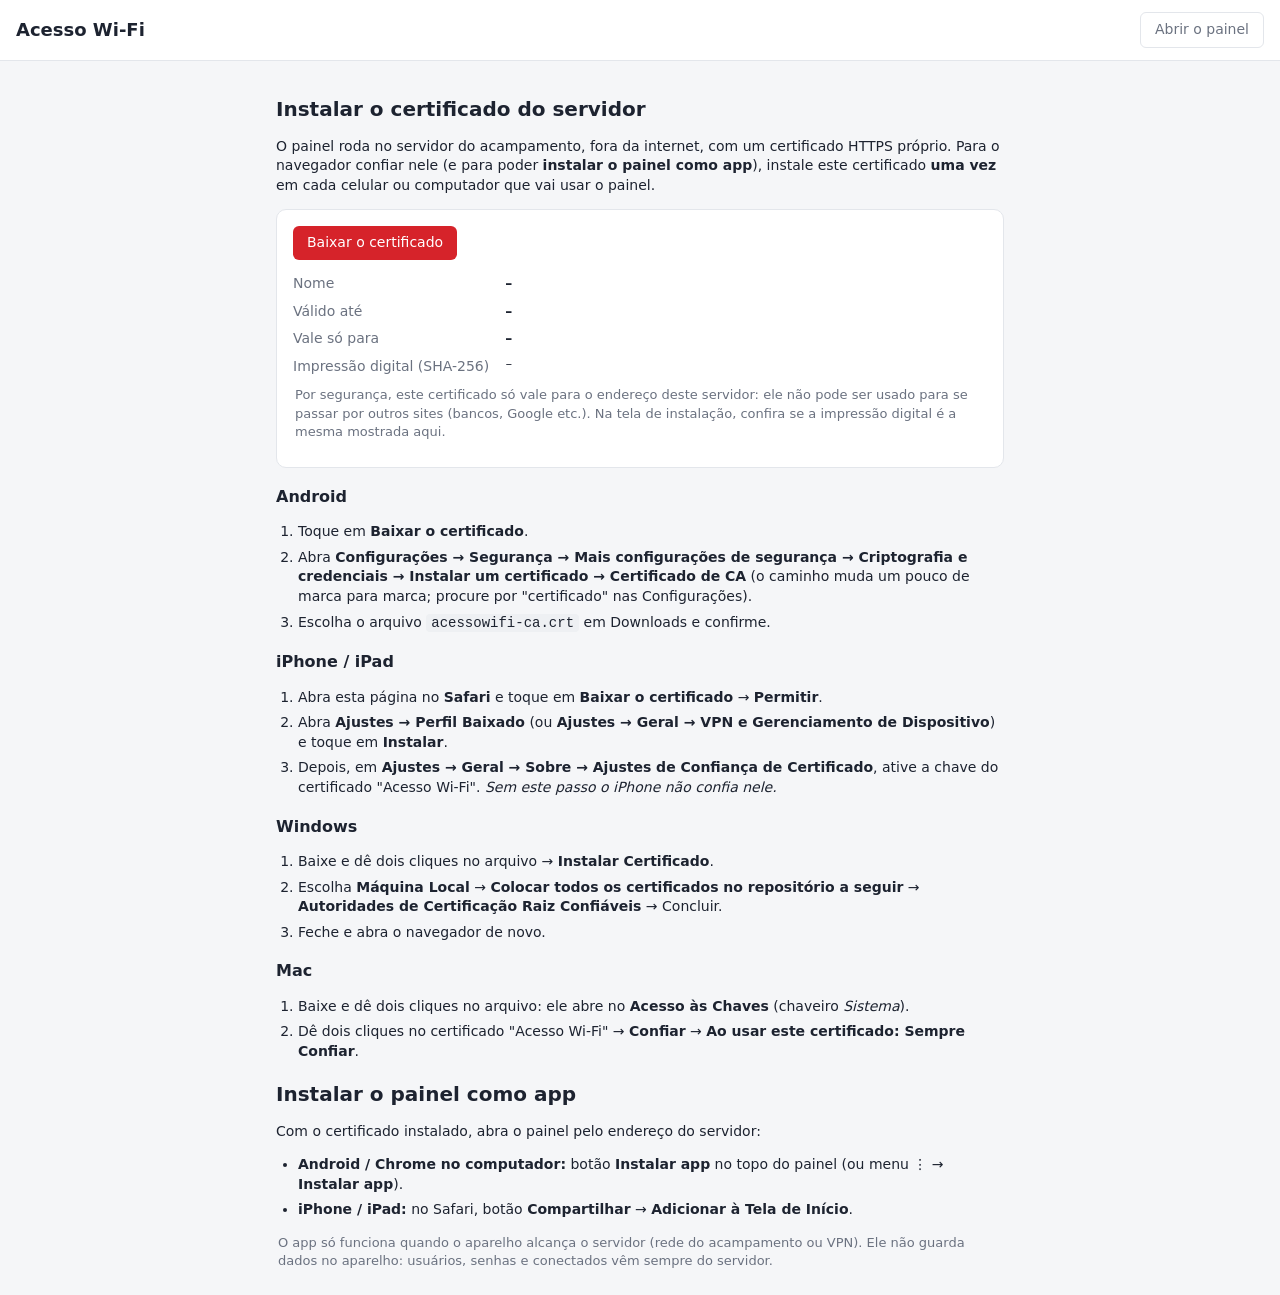
==== static/certificado.html @ d460c6ac "Versão 1.6: painel instalável como app (PWA) e certificado HTTPS próprio PWA - Manifesto, ícones (no" ====
<!doctype html>
<html lang="pt-BR">
<head>
  <meta charset="utf-8">
  <meta name="viewport" content="width=device-width, initial-scale=1, viewport-fit=cover">
  <meta name="theme-color" content="#d6232a">
  <title>Acesso Wi-Fi — instalar o certificado</title>
  <link rel="icon" href="/static/icons/favicon-32.png">
  <link rel="stylesheet" href="/static/style.css">
</head>
<body>
  <header>
    <h1>Acesso Wi-Fi</h1>
    <div class="header-right"><a class="button ghost" href="/">Abrir o painel</a></div>
  </header>
  <main class="doc">
    <h2>Instalar o certificado do servidor</h2>
    <p>O painel roda no servidor do acampamento, fora da internet, com um certificado HTTPS próprio. Para o navegador
      confiar nele (e para poder <strong>instalar o painel como app</strong>), instale este certificado <strong>uma vez</strong>
      em cada celular ou computador que vai usar o painel.</p>

    <p class="warning" id="cert-missing" hidden>Este servidor ainda não tem o certificado próprio. No servidor, rode
      <code>./deploy/install.sh</code> (ou instale a versão nova pelo botão Atualizações).</p>

    <div id="cert-box" class="cert-box">
      <a class="button" id="cert-download" href="/certificado/acessowifi-ca.crt" download="acessowifi-ca.crt">Baixar o certificado</a>
      <dl class="cred">
        <dt>Nome</dt><dd id="cert-name">–</dd>
        <dt>Válido até</dt><dd id="cert-until">–</dd>
        <dt>Vale só para</dt><dd id="cert-scope">–</dd>
        <dt>Impressão digital (SHA-256)</dt><dd id="cert-fp" class="mono fp">–</dd>
      </dl>
      <p class="muted small-note">Por segurança, este certificado só vale para o endereço deste servidor: ele não pode ser
        usado para se passar por outros sites (bancos, Google etc.). Na tela de instalação, confira se a impressão digital
        é a mesma mostrada aqui.</p>
    </div>

    <h3>Android</h3>
    <ol>
      <li>Toque em <strong>Baixar o certificado</strong>.</li>
      <li>Abra <strong>Configurações → Segurança → Mais configurações de segurança → Criptografia e credenciais →
        Instalar um certificado → Certificado de CA</strong> (o caminho muda um pouco de marca para marca; procure por
        "certificado" nas Configurações).</li>
      <li>Escolha o arquivo <code>acessowifi-ca.crt</code> em Downloads e confirme.</li>
    </ol>

    <h3>iPhone / iPad</h3>
    <ol>
      <li>Abra esta página no <strong>Safari</strong> e toque em <strong>Baixar o certificado</strong> → <strong>Permitir</strong>.</li>
      <li>Abra <strong>Ajustes → Perfil Baixado</strong> (ou <strong>Ajustes → Geral → VPN e Gerenciamento de Dispositivo</strong>)
        e toque em <strong>Instalar</strong>.</li>
      <li>Depois, em <strong>Ajustes → Geral → Sobre → Ajustes de Confiança de Certificado</strong>, ative a chave do
        certificado "Acesso Wi-Fi". <em>Sem este passo o iPhone não confia nele.</em></li>
    </ol>

    <h3>Windows</h3>
    <ol>
      <li>Baixe e dê dois cliques no arquivo → <strong>Instalar Certificado</strong>.</li>
      <li>Escolha <strong>Máquina Local</strong> → <strong>Colocar todos os certificados no repositório a seguir</strong> →
        <strong>Autoridades de Certificação Raiz Confiáveis</strong> → Concluir.</li>
      <li>Feche e abra o navegador de novo.</li>
    </ol>

    <h3>Mac</h3>
    <ol>
      <li>Baixe e dê dois cliques no arquivo: ele abre no <strong>Acesso às Chaves</strong> (chaveiro <em>Sistema</em>).</li>
      <li>Dê dois cliques no certificado "Acesso Wi-Fi" → <strong>Confiar</strong> → <strong>Ao usar este certificado:
        Sempre Confiar</strong>.</li>
    </ol>

    <h2>Instalar o painel como app</h2>
    <p>Com o certificado instalado, abra o painel pelo endereço do servidor:</p>
    <ul>
      <li><strong>Android / Chrome no computador:</strong> botão <strong>Instalar app</strong> no topo do painel (ou menu ⋮ →
        <strong>Instalar app</strong>).</li>
      <li><strong>iPhone / iPad:</strong> no Safari, botão <strong>Compartilhar</strong> → <strong>Adicionar à Tela de Início</strong>.</li>
    </ul>
    <p class="muted small-note">O app só funciona quando o aparelho alcança o servidor (rede do acampamento ou VPN). Ele não
      guarda dados no aparelho: usuários, senhas e conectados vêm sempre do servidor.</p>
  </main>
  <script src="/static/certificado.js"></script>
</body>
</html>
---- static/style.css ----
:root {
  --bg: #f5f6f8; --surface: #fff; --text: #1d2330; --muted: #6b7280; --border: #e3e6eb;
  --accent: #d6232a; --ok: #15803d; --ok-bg: #dcfce7; --warn: #a16207; --warn-bg: #fef3c7;
  --bad: #b91c1c; --bad-bg: #fee2e2; --neutral-bg: #eef0f3;
}
@media (prefers-color-scheme: dark) {
  :root {
    --bg: #111418; --surface: #1a1e24; --text: #e6e8eb; --muted: #9aa1ab; --border: #2b3139;
    --ok: #4ade80; --ok-bg: #14321f; --warn: #facc15; --warn-bg: #3a300c;
    --bad: #f87171; --bad-bg: #3b1515; --neutral-bg: #262b33;
  }
}

* { box-sizing: border-box; }
[hidden] { display: none !important; }
body { margin: 0; font: 14px/1.4 system-ui, -apple-system, "Segoe UI", Roboto, sans-serif; background: var(--bg); color: var(--text); }
button { font: inherit; cursor: pointer; border: 0; border-radius: 6px; padding: 7px 14px; background: var(--accent); color: #fff; }
button:disabled { opacity: .6; cursor: default; }
button.ghost { background: transparent; color: var(--muted); border: 1px solid var(--border); }
input { font: inherit; padding: 8px 10px; border: 1px solid var(--border); border-radius: 6px; background: var(--surface); color: var(--text); }

header { display: flex; justify-content: space-between; align-items: center; gap: 12px; flex-wrap: wrap;
  padding: 12px 16px; background: var(--surface); border-bottom: 1px solid var(--border); }
header h1 { font-size: 18px; margin: 0; }
.header-right { display: flex; align-items: center; gap: 10px; }
.header-right form { margin: 0; }

main { max-width: 1280px; margin: 0 auto; padding: 16px; }

.stats { display: grid; grid-template-columns: repeat(auto-fit, minmax(150px, 1fr)); gap: 12px; margin-bottom: 16px; }
.stat { background: var(--surface); border: 1px solid var(--border); border-radius: 8px; padding: 12px 16px; }
.stat span { display: block; font-size: 26px; font-weight: 600; }
.stat small { color: var(--muted); }

.tabs { display: flex; gap: 4px; border-bottom: 1px solid var(--border); overflow-x: auto; }
.tabs button { background: none; color: var(--muted); border-radius: 0; border-bottom: 2px solid transparent; white-space: nowrap; }
.tabs button[aria-selected="true"] { color: var(--text); border-bottom-color: var(--accent); font-weight: 600; }

.toolbar { margin: 12px 0; }
.toolbar input { width: 100%; max-width: 420px; }

.error { background: var(--bad-bg); color: var(--bad); padding: 10px 12px; border-radius: 6px; margin-bottom: 12px; }

.table-wrap { background: var(--surface); border: 1px solid var(--border); border-radius: 8px; overflow-x: auto; }
table { width: 100%; border-collapse: collapse; }
th, td { text-align: left; padding: 9px 12px; border-bottom: 1px solid var(--border); vertical-align: top; }
th { font-size: 12px; text-transform: uppercase; letter-spacing: .03em; color: var(--muted); font-weight: 600; white-space: nowrap; }
tr:last-child td { border-bottom: 0; }
td small { display: block; }

.strong { font-weight: 600; }
.muted { color: var(--muted); }
.mono { font-family: ui-monospace, Menlo, Consolas, monospace; font-size: 13px; }
.center { text-align: center; padding: 24px; }

.badge { display: inline-block; padding: 1px 8px; border-radius: 999px; font-size: 12px; background: var(--neutral-bg); color: var(--muted); white-space: nowrap; }
.badge.ok { background: var(--ok-bg); color: var(--ok); }
.badge.warn { background: var(--warn-bg); color: var(--warn); }
.badge.bad { background: var(--bad-bg); color: var(--bad); }

.login-page { min-height: 100vh; display: grid; place-items: center; padding: 16px; }
.login-card { width: 100%; max-width: 340px; background: var(--surface); border: 1px solid var(--border); border-radius: 10px; padding: 24px; display: grid; gap: 14px; }
.login-card h1 { margin: 0; font-size: 20px; }
.login-card label { display: grid; gap: 4px; color: var(--muted); }
.login-card button { padding: 10px; }

/* --- Cadastro --- */
:root { --info: #1d4ed8; --info-bg: #dbeafe; }
@media (prefers-color-scheme: dark) { :root { --info: #93c5fd; --info-bg: #172554; } }
.badge.info { background: var(--info-bg); color: var(--info); }
td .badge + small, td small + .badge { margin-top: 3px; }
td > .badge { margin-top: 2px; }

.toolbar { display: flex; gap: 12px; align-items: center; flex-wrap: wrap; }
.toolbar input[type=search] { flex: 1 1 240px; }
.toolbar #new-user { margin-left: auto; }
.check { display: inline-flex; align-items: center; gap: 6px; color: var(--muted); cursor: pointer; }
.check input { width: auto; }

button.small { padding: 4px 10px; font-size: 13px; }
button.danger { color: var(--bad); }
.actions-cell { white-space: nowrap; text-align: right; }
.actions-cell button + button { margin-left: 6px; }
tr.dim td { opacity: .6; }

dialog { border: 1px solid var(--border); border-radius: 10px; padding: 0; background: var(--surface); color: var(--text);
  width: min(480px, calc(100vw - 32px)); }
dialog::backdrop { background: rgb(0 0 0 / .45); }
dialog > form, dialog#cred-dialog { padding: 20px; }
dialog > form { display: grid; gap: 12px; }
dialog h2 { margin: 0; font-size: 18px; }
dialog label:not(.check) { display: grid; gap: 4px; color: var(--muted); font-size: 13px; }
dialog input:not([type=checkbox]):not([type=radio]), dialog select { width: 100%; padding: 8px 10px; border: 1px solid var(--border);
  border-radius: 6px; background: var(--surface); color: var(--text); font: inherit; }
dialog input[readonly] { background: var(--neutral-bg); }
dialog fieldset { border: 1px solid var(--border); border-radius: 6px; padding: 8px 12px 12px; margin: 0; display: grid; gap: 8px; }
dialog legend { color: var(--muted); font-size: 13px; padding: 0 4px; }
.row { display: grid; grid-template-columns: minmax(0, 1fr) minmax(0, 1fr); gap: 12px; }
dialog input { min-width: 0; }
@media (max-width: 480px) { .row { grid-template-columns: 1fr; } }
.presets { display: flex; gap: 6px; flex-wrap: wrap; }
.actions { display: flex; justify-content: flex-end; gap: 8px; margin-top: 4px; }

.cred { display: grid; grid-template-columns: auto 1fr; gap: 8px 16px; margin: 16px 0; }
.cred dt { color: var(--muted); }
.cred dd { margin: 0; font-size: 16px; font-weight: 600; }

.warning { background: var(--warn-bg); color: var(--warn); padding: 10px 12px; border-radius: 6px; margin: 0; font-size: 13px; }

.checks { display: grid; gap: 6px; }
.small-note { font-size: 13px; margin: 10px 2px; }
[data-panel="ssids"] .warning { margin-bottom: 12px; }

/* --- Botão de atualizações --- */
.with-count { position: relative; }
.count { position: absolute; top: -7px; right: -7px; min-width: 20px; height: 20px; padding: 0 6px;
  border-radius: 999px; background: var(--accent); color: #fff; font-size: 12px; font-weight: 700;
  line-height: 20px; text-align: center; box-shadow: 0 0 0 2px var(--surface); }
.dialog-body { padding: 20px; display: grid; gap: 10px; }
.commit-list { list-style: none; margin: 0; padding: 0; display: grid; gap: 6px; max-height: 260px; overflow: auto; }
.commit-list li { border: 1px solid var(--border); border-radius: 6px; padding: 8px 10px; }
.commit-list li small { display: block; color: var(--muted); }
.update-log { background: var(--neutral-bg); border-radius: 6px; padding: 8px 10px; font-size: 12px;
  max-height: 160px; overflow: auto; white-space: pre-wrap; margin: 0; }
.version { font-size: 12px; font-weight: 500; color: var(--muted); margin-left: 4px; }
.commit-list li ul { margin: 4px 0 0; padding-left: 18px; color: var(--text); font-size: 13px; }
.warning p { margin: 0; }
.inline-form { display: flex; gap: 8px; margin-top: 10px; flex-wrap: wrap; }
.inline-form select { font: inherit; padding: 6px 8px; border: 1px solid var(--border); border-radius: 6px;
  background: var(--surface); color: var(--text); min-width: 0; }

/* --- Página do certificado / PWA --- */
a.button { display: inline-block; text-decoration: none; border-radius: 6px; padding: 7px 14px;
  background: var(--accent); color: #fff; font-weight: 500; }
a.button.ghost { background: transparent; color: var(--muted); border: 1px solid var(--border); }
.doc { max-width: 760px; }
.doc h2 { font-size: 20px; margin: 18px 0 8px; }
.doc h3 { font-size: 16px; margin: 18px 0 6px; }
.doc ol, .doc ul { padding-left: 22px; display: grid; gap: 6px; }
.doc code { background: var(--neutral-bg); padding: 1px 5px; border-radius: 4px; }
.cert-box { background: var(--surface); border: 1px solid var(--border); border-radius: 10px; padding: 16px; margin: 14px 0; }
.cert-box .cred { margin: 14px 0 6px; }
.cert-box .cred dd { font-size: 14px; }
.fp { word-break: break-all; font-size: 12px !important; font-weight: 500 !important; }
.pwa-hint { background: var(--info-bg); color: var(--info); padding: 8px 16px; font-size: 13px; }
.pwa-hint a { color: inherit; font-weight: 600; }
@media (max-width: 520px) {
  .cert-box .cred { grid-template-columns: 1fr; gap: 2px; }
  .cert-box .cred dd { margin-bottom: 8px; }
}
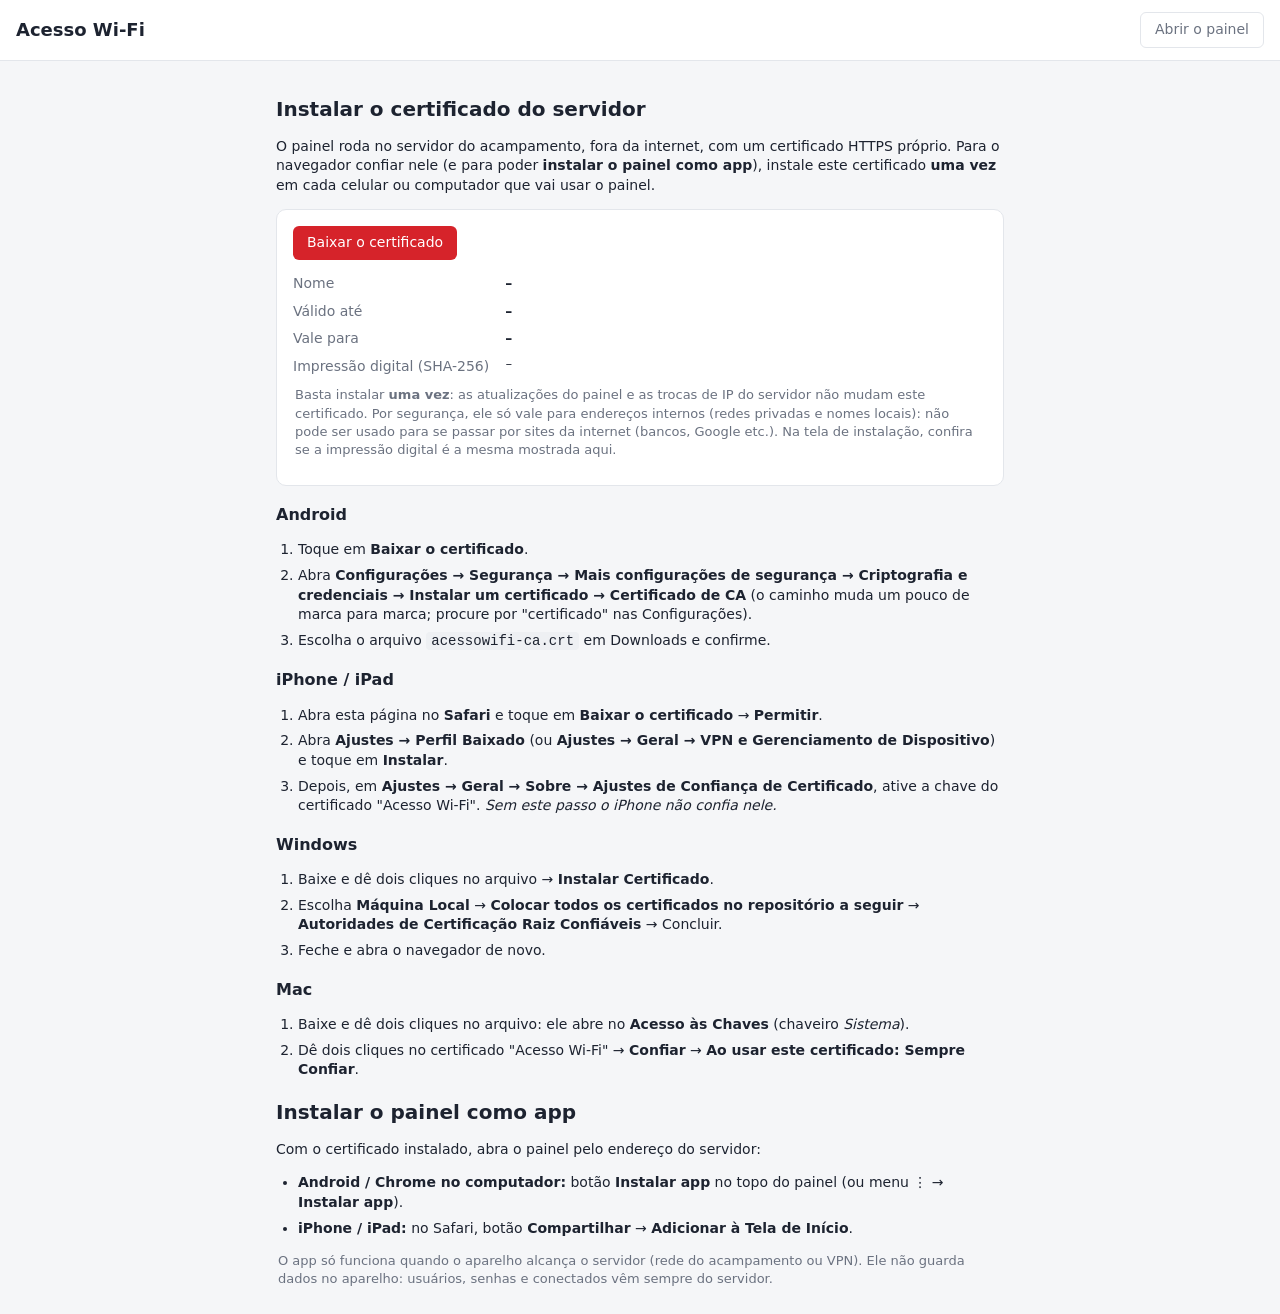
==== commit 8ea9333c: "Versão 1.12: certificado da CA permanente, sem reinstalar a cada atualização A CA tinha nameConstrai" ====
--- a/static/certificado.html
+++ b/static/certificado.html
@@ -27,12 +27,13 @@
       <dl class="cred">
         <dt>Nome</dt><dd id="cert-name">–</dd>
         <dt>Válido até</dt><dd id="cert-until">–</dd>
-        <dt>Vale só para</dt><dd id="cert-scope">–</dd>
+        <dt>Vale para</dt><dd id="cert-scope">–</dd>
         <dt>Impressão digital (SHA-256)</dt><dd id="cert-fp" class="mono fp">–</dd>
       </dl>
-      <p class="muted small-note">Por segurança, este certificado só vale para o endereço deste servidor: ele não pode ser
-        usado para se passar por outros sites (bancos, Google etc.). Na tela de instalação, confira se a impressão digital
-        é a mesma mostrada aqui.</p>
+      <p class="muted small-note">Basta instalar <strong>uma vez</strong>: as atualizações do painel e as trocas de IP do
+        servidor não mudam este certificado. Por segurança, ele só vale para endereços internos (redes privadas e nomes
+        locais): não pode ser usado para se passar por sites da internet (bancos, Google etc.). Na tela de instalação,
+        confira se a impressão digital é a mesma mostrada aqui.</p>
     </div>
 
     <h3>Android</h3>
--- a/static/style.css
+++ b/static/style.css
@@ -148,3 +148,6 @@
   .cert-box .cred { grid-template-columns: 1fr; gap: 2px; }
   .cert-box .cred dd { margin-bottom: 8px; }
 }
+
+tr.blocked-row td { background: var(--bad-bg); }
+tr.blocked-row td:first-child { box-shadow: inset 3px 0 0 var(--bad); }
